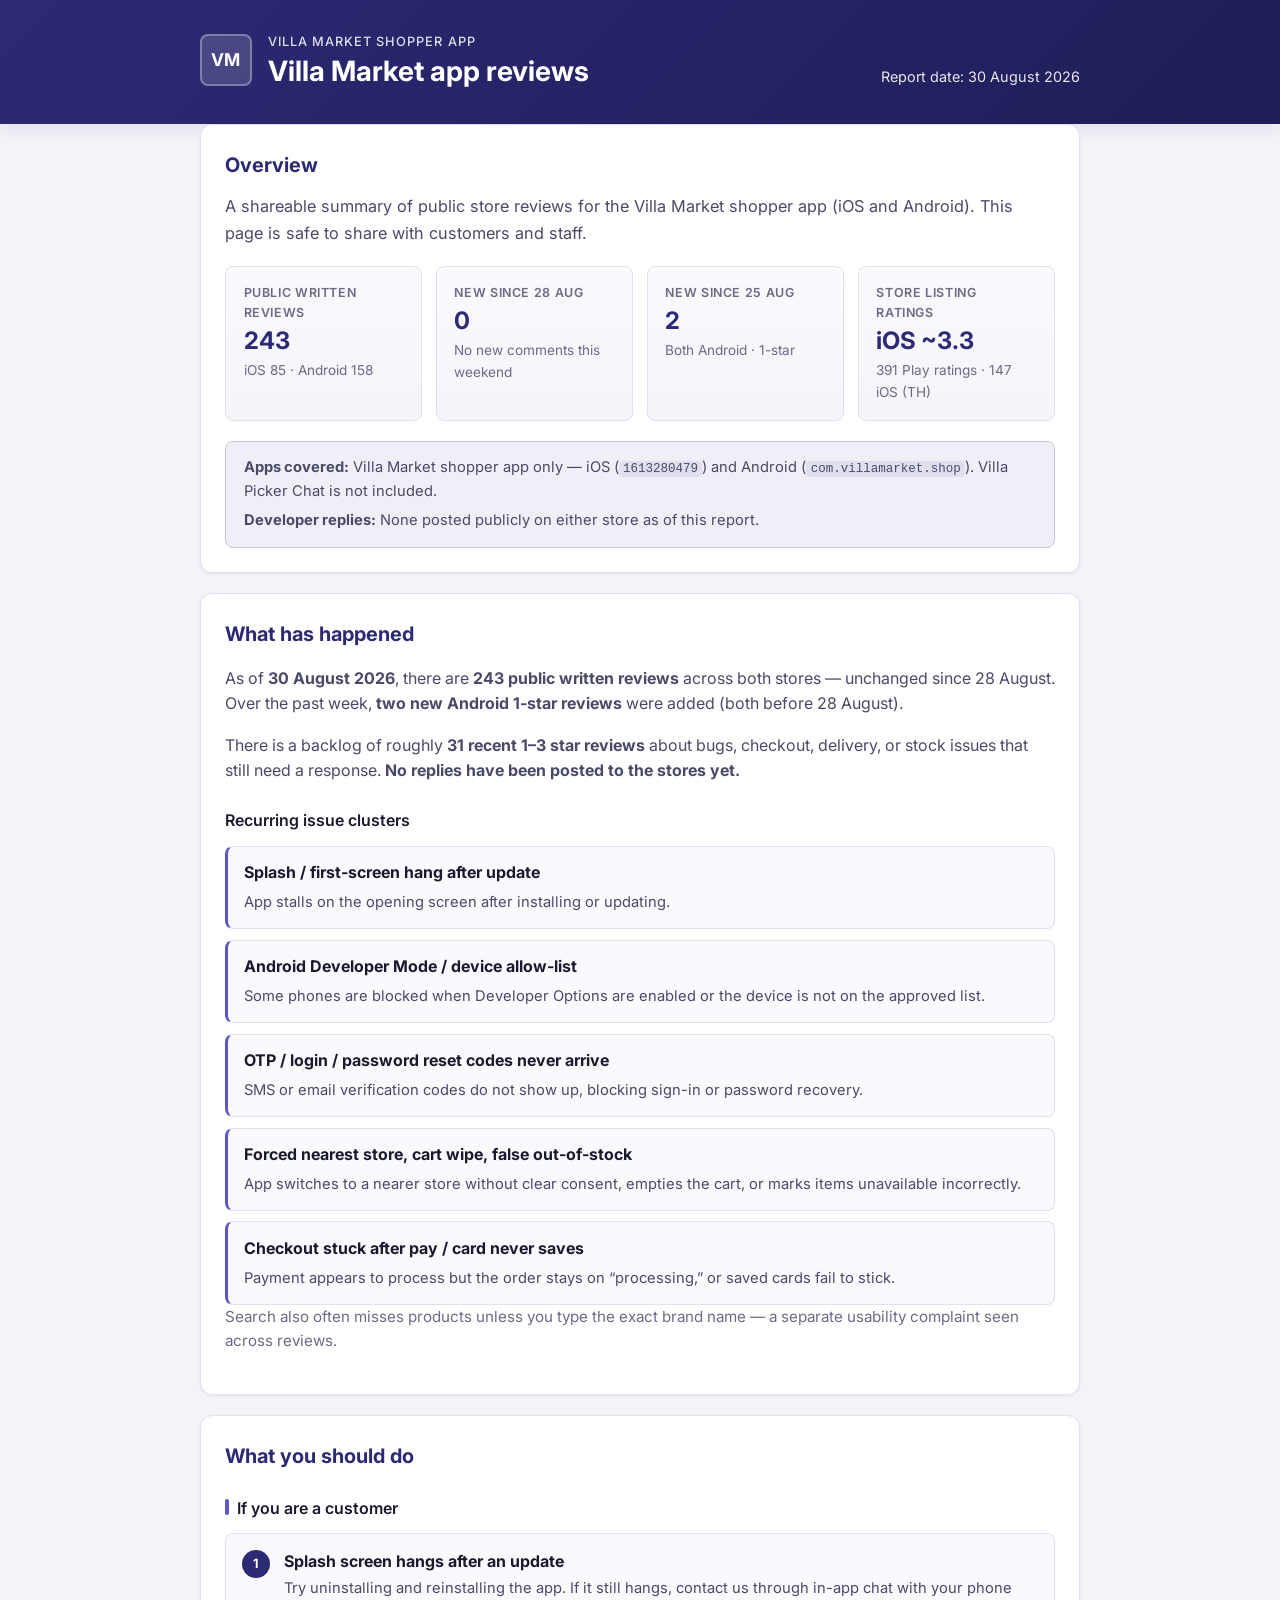
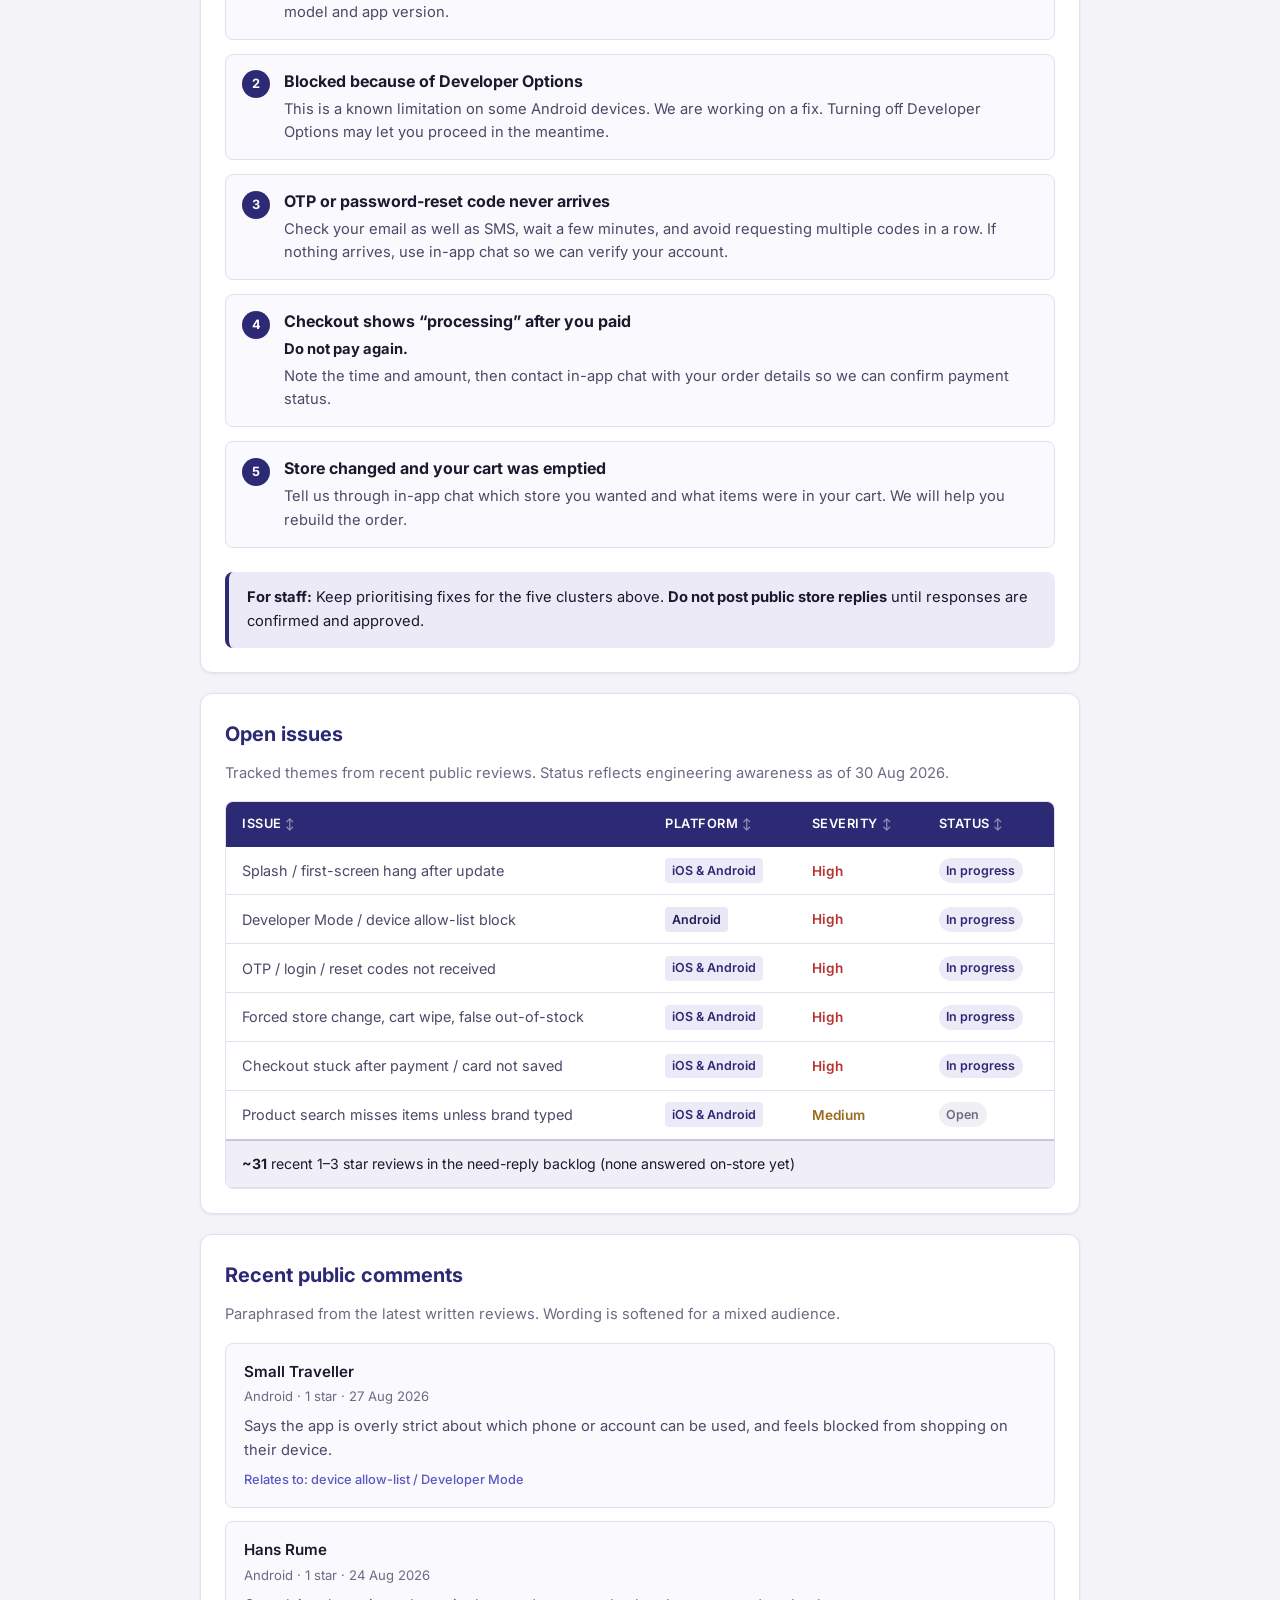
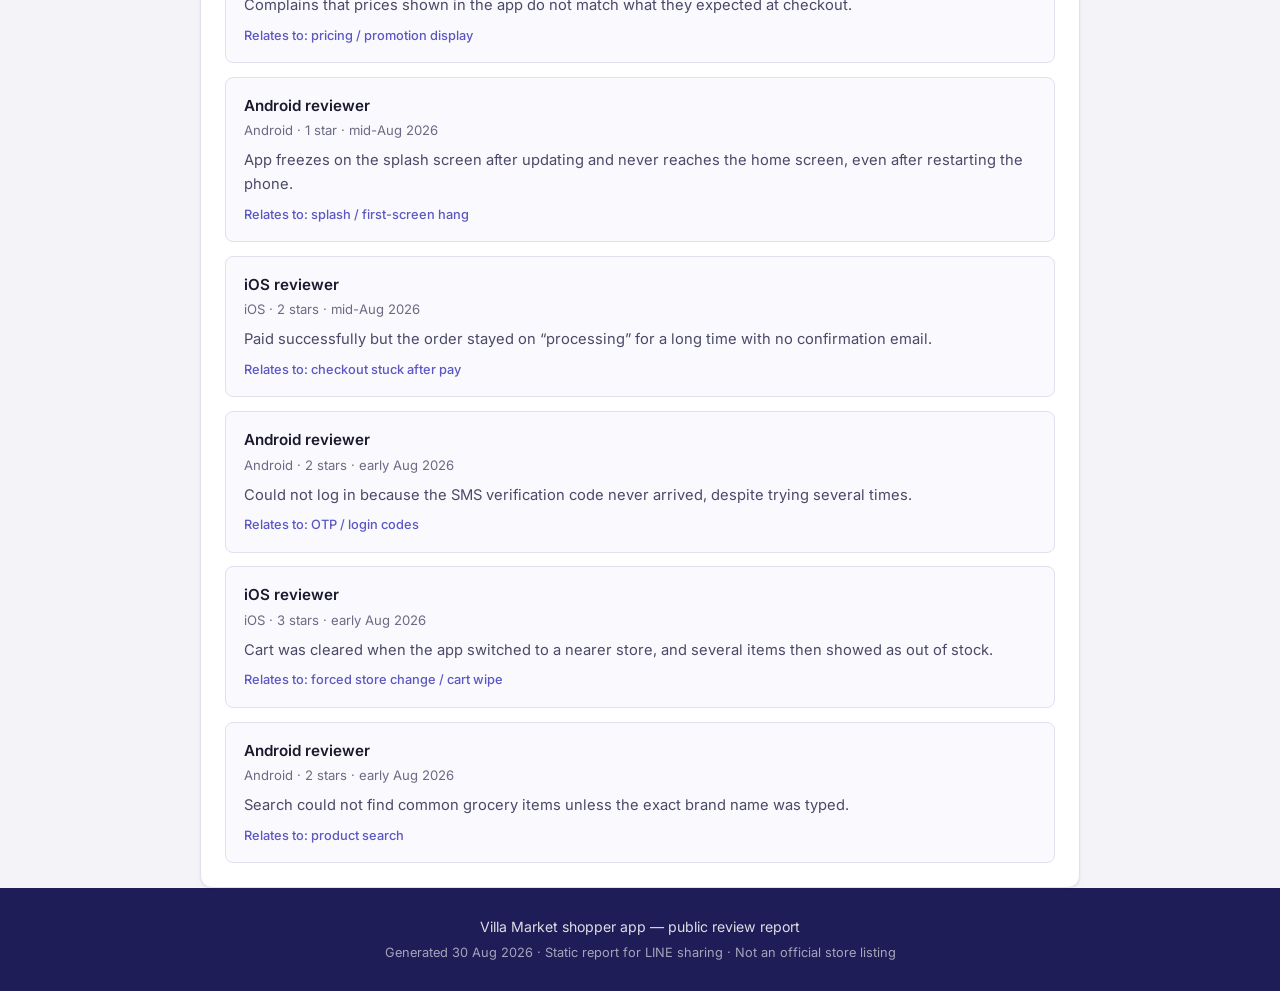
==== index.html @ 7fec37c8 "Add Villa Market app reviews report page" ====
<!DOCTYPE html>
<html lang="en">
<head>
  <meta charset="UTF-8">
  <meta name="viewport" content="width=device-width, initial-scale=1.0">
  <meta name="description" content="Public cumulative report on Villa Market shopper app store reviews — updated 30 Aug 2026.">
  <title>Villa Market app reviews — public report</title>
  <link rel="stylesheet" href="styles.css">
  <link rel="preconnect" href="https://fonts.googleapis.com">
  <link rel="preconnect" href="https://fonts.gstatic.com" crossorigin>
  <link href="https://fonts.googleapis.com/css2?family=Inter:wght@400;500;600;700&display=swap" rel="stylesheet">
</head>
<body>
  <header class="site-header">
    <div class="container header-inner">
      <div class="brand">
        <span class="brand-mark" aria-hidden="true">VM</span>
        <div>
          <p class="brand-eyebrow">Villa Market shopper app</p>
          <h1>Villa Market app reviews</h1>
        </div>
      </div>
      <p class="report-date">Report date: <time datetime="2026-08-30">30 August 2026</time></p>
    </div>
  </header>

  <main class="container">
    <!-- 1. Overview -->
    <section id="overview" class="card" aria-labelledby="overview-heading">
      <h2 id="overview-heading">Overview</h2>
      <p class="lead">A shareable summary of public store reviews for the Villa Market shopper app (iOS and Android). This page is safe to share with customers and staff.</p>

      <div class="stat-grid">
        <article class="stat">
          <p class="stat-label">Public written reviews</p>
          <p class="stat-value">243</p>
          <p class="stat-detail">iOS 85 · Android 158</p>
        </article>
        <article class="stat">
          <p class="stat-label">New since 28 Aug</p>
          <p class="stat-value">0</p>
          <p class="stat-detail">No new comments this weekend</p>
        </article>
        <article class="stat">
          <p class="stat-label">New since 25 Aug</p>
          <p class="stat-value">2</p>
          <p class="stat-detail">Both Android · 1-star</p>
        </article>
        <article class="stat">
          <p class="stat-label">Store listing ratings</p>
          <p class="stat-value">iOS ~3.3</p>
          <p class="stat-detail">391 Play ratings · 147 iOS (TH)</p>
        </article>
      </div>

      <div class="notice notice-info">
        <p><strong>Apps covered:</strong> Villa Market shopper app only — iOS (<code>1613280479</code>) and Android (<code>com.villamarket.shop</code>). Villa Picker Chat is not included.</p>
        <p><strong>Developer replies:</strong> None posted publicly on either store as of this report.</p>
      </div>
    </section>

    <!-- 2. What has happened -->
    <section id="what-happened" class="card" aria-labelledby="happened-heading">
      <h2 id="happened-heading">What has happened</h2>

      <div class="prose">
        <p>As of <strong>30 August 2026</strong>, there are <strong>243 public written reviews</strong> across both stores — unchanged since 28 August. Over the past week, <strong>two new Android 1-star reviews</strong> were added (both before 28 August).</p>
        <p>There is a backlog of roughly <strong>31 recent 1–3 star reviews</strong> about bugs, checkout, delivery, or stock issues that still need a response. <strong>No replies have been posted to the stores yet.</strong></p>
      </div>

      <h3 class="subsection-title">Recurring issue clusters</h3>
      <ol class="issue-clusters">
        <li>
          <strong>Splash / first-screen hang after update</strong>
          <span>App stalls on the opening screen after installing or updating.</span>
        </li>
        <li>
          <strong>Android Developer Mode / device allow-list</strong>
          <span>Some phones are blocked when Developer Options are enabled or the device is not on the approved list.</span>
        </li>
        <li>
          <strong>OTP / login / password reset codes never arrive</strong>
          <span>SMS or email verification codes do not show up, blocking sign-in or password recovery.</span>
        </li>
        <li>
          <strong>Forced nearest store, cart wipe, false out-of-stock</strong>
          <span>App switches to a nearer store without clear consent, empties the cart, or marks items unavailable incorrectly.</span>
        </li>
        <li>
          <strong>Checkout stuck after pay / card never saves</strong>
          <span>Payment appears to process but the order stays on “processing,” or saved cards fail to stick.</span>
        </li>
      </ol>

      <p class="prose muted">Search also often misses products unless you type the exact brand name — a separate usability complaint seen across reviews.</p>
    </section>

    <!-- 3. What you should do -->
    <section id="what-to-do" class="card" aria-labelledby="todo-heading">
      <h2 id="todo-heading">What you should do</h2>

      <h3 class="subsection-title customer-label">If you are a customer</h3>
      <ul class="action-list">
        <li>
          <span class="action-icon" aria-hidden="true">1</span>
          <div>
            <strong>Splash screen hangs after an update</strong>
            <p>Try uninstalling and reinstalling the app. If it still hangs, contact us through in-app chat with your phone model and app version.</p>
          </div>
        </li>
        <li>
          <span class="action-icon" aria-hidden="true">2</span>
          <div>
            <strong>Blocked because of Developer Options</strong>
            <p>This is a known limitation on some Android devices. We are working on a fix. Turning off Developer Options may let you proceed in the meantime.</p>
          </div>
        </li>
        <li>
          <span class="action-icon" aria-hidden="true">3</span>
          <div>
            <strong>OTP or password-reset code never arrives</strong>
            <p>Check your email as well as SMS, wait a few minutes, and avoid requesting multiple codes in a row. If nothing arrives, use in-app chat so we can verify your account.</p>
          </div>
        </li>
        <li>
          <span class="action-icon" aria-hidden="true">4</span>
          <div>
            <strong>Checkout shows “processing” after you paid</strong>
            <p><strong>Do not pay again.</strong> Note the time and amount, then contact in-app chat with your order details so we can confirm payment status.</p>
          </div>
        </li>
        <li>
          <span class="action-icon" aria-hidden="true">5</span>
          <div>
            <strong>Store changed and your cart was emptied</strong>
            <p>Tell us through in-app chat which store you wanted and what items were in your cart. We will help you rebuild the order.</p>
          </div>
        </li>
      </ul>

      <aside class="notice notice-staff">
        <p><strong>For staff:</strong> Keep prioritising fixes for the five clusters above. <strong>Do not post public store replies</strong> until responses are confirmed and approved.</p>
      </aside>
    </section>

    <!-- 4. Open issues table -->
    <section id="open-issues" class="card" aria-labelledby="issues-heading">
      <h2 id="issues-heading">Open issues</h2>
      <p class="section-intro">Tracked themes from recent public reviews. Status reflects engineering awareness as of 30 Aug 2026.</p>

      <div class="table-wrap" role="region" aria-label="Open issues table" tabindex="0">
        <table class="issues-table" id="issues-table">
          <thead>
            <tr>
              <th scope="col" data-sort="issue">Issue</th>
              <th scope="col" data-sort="platform">Platform</th>
              <th scope="col" data-sort="severity">Severity</th>
              <th scope="col" data-sort="status">Status</th>
            </tr>
          </thead>
          <tbody>
            <tr>
              <td data-label="Issue">Splash / first-screen hang after update</td>
              <td data-label="Platform"><span class="badge badge-both">iOS &amp; Android</span></td>
              <td data-label="Severity"><span class="severity severity-high">High</span></td>
              <td data-label="Status"><span class="status-pill status-active">In progress</span></td>
            </tr>
            <tr>
              <td data-label="Issue">Developer Mode / device allow-list block</td>
              <td data-label="Platform"><span class="badge badge-android">Android</span></td>
              <td data-label="Severity"><span class="severity severity-high">High</span></td>
              <td data-label="Status"><span class="status-pill status-active">In progress</span></td>
            </tr>
            <tr>
              <td data-label="Issue">OTP / login / reset codes not received</td>
              <td data-label="Platform"><span class="badge badge-both">iOS &amp; Android</span></td>
              <td data-label="Severity"><span class="severity severity-high">High</span></td>
              <td data-label="Status"><span class="status-pill status-active">In progress</span></td>
            </tr>
            <tr>
              <td data-label="Issue">Forced store change, cart wipe, false out-of-stock</td>
              <td data-label="Platform"><span class="badge badge-both">iOS &amp; Android</span></td>
              <td data-label="Severity"><span class="severity severity-high">High</span></td>
              <td data-label="Status"><span class="status-pill status-active">In progress</span></td>
            </tr>
            <tr>
              <td data-label="Issue">Checkout stuck after payment / card not saved</td>
              <td data-label="Platform"><span class="badge badge-both">iOS &amp; Android</span></td>
              <td data-label="Severity"><span class="severity severity-high">High</span></td>
              <td data-label="Status"><span class="status-pill status-active">In progress</span></td>
            </tr>
            <tr>
              <td data-label="Issue">Product search misses items unless brand typed</td>
              <td data-label="Platform"><span class="badge badge-both">iOS &amp; Android</span></td>
              <td data-label="Severity"><span class="severity severity-medium">Medium</span></td>
              <td data-label="Status"><span class="status-pill status-open">Open</span></td>
            </tr>
          </tbody>
          <tfoot>
            <tr>
              <td colspan="4"><strong>~31</strong> recent 1–3 star reviews in the need-reply backlog (none answered on-store yet)</td>
            </tr>
          </tfoot>
        </table>
      </div>
    </section>

    <!-- 5. Recent public comments -->
    <section id="recent-comments" class="card" aria-labelledby="comments-heading">
      <h2 id="comments-heading">Recent public comments</h2>
      <p class="section-intro">Paraphrased from the latest written reviews. Wording is softened for a mixed audience.</p>

      <div class="comments-list">
        <article class="comment">
          <header class="comment-header">
            <div>
              <h3 class="comment-author">Small Traveller</h3>
              <p class="comment-meta">Android · 1 star · 27 Aug 2026</p>
            </div>
          </header>
          <p class="comment-body">Says the app is overly strict about which phone or account can be used, and feels blocked from shopping on their device.</p>
          <p class="comment-theme">Relates to: device allow-list / Developer Mode</p>
        </article>

        <article class="comment">
          <header class="comment-header">
            <div>
              <h3 class="comment-author">Hans Rume</h3>
              <p class="comment-meta">Android · 1 star · 24 Aug 2026</p>
            </div>
          </header>
          <p class="comment-body">Complains that prices shown in the app do not match what they expected at checkout.</p>
          <p class="comment-theme">Relates to: pricing / promotion display</p>
        </article>

        <article class="comment">
          <header class="comment-header">
            <div>
              <h3 class="comment-author">Android reviewer</h3>
              <p class="comment-meta">Android · 1 star · mid-Aug 2026</p>
            </div>
          </header>
          <p class="comment-body">App freezes on the splash screen after updating and never reaches the home screen, even after restarting the phone.</p>
          <p class="comment-theme">Relates to: splash / first-screen hang</p>
        </article>

        <article class="comment">
          <header class="comment-header">
            <div>
              <h3 class="comment-author">iOS reviewer</h3>
              <p class="comment-meta">iOS · 2 stars · mid-Aug 2026</p>
            </div>
          </header>
          <p class="comment-body">Paid successfully but the order stayed on “processing” for a long time with no confirmation email.</p>
          <p class="comment-theme">Relates to: checkout stuck after pay</p>
        </article>

        <article class="comment">
          <header class="comment-header">
            <div>
              <h3 class="comment-author">Android reviewer</h3>
              <p class="comment-meta">Android · 2 stars · early Aug 2026</p>
            </div>
          </header>
          <p class="comment-body">Could not log in because the SMS verification code never arrived, despite trying several times.</p>
          <p class="comment-theme">Relates to: OTP / login codes</p>
        </article>

        <article class="comment">
          <header class="comment-header">
            <div>
              <h3 class="comment-author">iOS reviewer</h3>
              <p class="comment-meta">iOS · 3 stars · early Aug 2026</p>
            </div>
          </header>
          <p class="comment-body">Cart was cleared when the app switched to a nearer store, and several items then showed as out of stock.</p>
          <p class="comment-theme">Relates to: forced store change / cart wipe</p>
        </article>

        <article class="comment">
          <header class="comment-header">
            <div>
              <h3 class="comment-author">Android reviewer</h3>
              <p class="comment-meta">Android · 2 stars · early Aug 2026</p>
            </div>
          </header>
          <p class="comment-body">Search could not find common grocery items unless the exact brand name was typed.</p>
          <p class="comment-theme">Relates to: product search</p>
        </article>
      </div>
    </section>
  </main>

  <footer class="site-footer">
    <div class="container footer-inner">
      <p>Villa Market shopper app — public review report</p>
      <p class="footer-meta">Generated 30 Aug 2026 · Static report for LINE sharing · Not an official store listing</p>
    </div>
  </footer>

  <script src="script.js"></script>
</body>
</html>
---- styles.css ----
/* Villa Market app reviews — public report styles */

:root {
  --villa-purple: #2c2a74;
  --villa-purple-dark: #1f1d57;
  --villa-purple-light: #3d3a9e;
  --villa-accent: #5b58c4;
  --bg-page: #f4f3f8;
  --bg-card: #ffffff;
  --text-primary: #1a1a2e;
  --text-secondary: #4a4a68;
  --text-muted: #6b6b85;
  --border: #e2e0ee;
  --border-strong: #c8c5dc;
  --shadow-sm: 0 1px 3px rgba(44, 42, 116, 0.08);
  --shadow-md: 0 4px 16px rgba(44, 42, 116, 0.1);
  --radius: 12px;
  --radius-sm: 8px;
  --font: "Inter", system-ui, -apple-system, sans-serif;
  --max-width: 920px;
}

*,
*::before,
*::after {
  box-sizing: border-box;
}

html {
  scroll-behavior: smooth;
  -webkit-text-size-adjust: 100%;
}

body {
  margin: 0;
  font-family: var(--font);
  font-size: 16px;
  line-height: 1.6;
  color: var(--text-primary);
  background: var(--bg-page);
}

.container {
  width: 100%;
  max-width: var(--max-width);
  margin: 0 auto;
  padding: 0 1.25rem;
}

/* Header */

.site-header {
  background: linear-gradient(135deg, var(--villa-purple) 0%, var(--villa-purple-dark) 100%);
  color: #fff;
  padding: 2rem 0 2.25rem;
  box-shadow: var(--shadow-md);
}

.header-inner {
  display: flex;
  flex-wrap: wrap;
  align-items: flex-end;
  justify-content: space-between;
  gap: 1rem;
}

.brand {
  display: flex;
  align-items: center;
  gap: 1rem;
}

.brand-mark {
  display: flex;
  align-items: center;
  justify-content: center;
  width: 52px;
  height: 52px;
  background: rgba(255, 255, 255, 0.15);
  border: 2px solid rgba(255, 255, 255, 0.3);
  border-radius: var(--radius-sm);
  font-weight: 700;
  font-size: 1.1rem;
  letter-spacing: 0.02em;
  flex-shrink: 0;
}

.brand-eyebrow {
  margin: 0 0 0.15rem;
  font-size: 0.8rem;
  font-weight: 500;
  text-transform: uppercase;
  letter-spacing: 0.08em;
  opacity: 0.85;
}

.site-header h1 {
  margin: 0;
  font-size: clamp(1.35rem, 4vw, 1.75rem);
  font-weight: 700;
  line-height: 1.2;
}

.report-date {
  margin: 0;
  font-size: 0.9rem;
  opacity: 0.9;
  white-space: nowrap;
}

/* Main layout */

main {
  padding: 1.75rem 0 3rem;
  display: flex;
  flex-direction: column;
  gap: 1.25rem;
}

.card {
  background: var(--bg-card);
  border: 1px solid var(--border);
  border-radius: var(--radius);
  padding: 1.5rem;
  box-shadow: var(--shadow-sm);
}

.card h2 {
  margin: 0 0 0.75rem;
  font-size: 1.25rem;
  font-weight: 700;
  color: var(--villa-purple);
}

.subsection-title {
  margin: 1.5rem 0 0.75rem;
  font-size: 1rem;
  font-weight: 600;
  color: var(--text-primary);
}

.customer-label::before {
  content: "";
  display: inline-block;
  width: 4px;
  height: 1em;
  background: var(--villa-accent);
  border-radius: 2px;
  margin-right: 0.5rem;
  vertical-align: -0.1em;
}

.lead {
  margin: 0 0 1.25rem;
  color: var(--text-secondary);
  font-size: 1.02rem;
}

.prose {
  margin: 0 0 1rem;
  color: var(--text-secondary);
}

.prose.muted {
  color: var(--text-muted);
  font-size: 0.95rem;
}

.section-intro {
  margin: 0 0 1rem;
  color: var(--text-muted);
  font-size: 0.92rem;
}

/* Stat grid */

.stat-grid {
  display: grid;
  grid-template-columns: repeat(auto-fit, minmax(180px, 1fr));
  gap: 0.85rem;
  margin-bottom: 1.25rem;
}

.stat {
  background: linear-gradient(180deg, #faf9fd 0%, #f5f4fa 100%);
  border: 1px solid var(--border);
  border-radius: var(--radius-sm);
  padding: 1rem 1.1rem;
}

.stat-label {
  margin: 0 0 0.25rem;
  font-size: 0.78rem;
  font-weight: 600;
  text-transform: uppercase;
  letter-spacing: 0.05em;
  color: var(--text-muted);
}

.stat-value {
  margin: 0;
  font-size: 1.5rem;
  font-weight: 700;
  color: var(--villa-purple);
  line-height: 1.2;
}

.stat-detail {
  margin: 0.3rem 0 0;
  font-size: 0.85rem;
  color: var(--text-muted);
}

/* Notices */

.notice {
  border-radius: var(--radius-sm);
  padding: 0.9rem 1.1rem;
  font-size: 0.92rem;
}

.notice p {
  margin: 0.35rem 0;
}

.notice p:first-child {
  margin-top: 0;
}

.notice p:last-child {
  margin-bottom: 0;
}

.notice-info {
  background: #f0eff8;
  border: 1px solid var(--border-strong);
  color: var(--text-secondary);
}

.notice-staff {
  margin-top: 1.5rem;
  background: #edeaf8;
  border-left: 4px solid var(--villa-purple);
  color: var(--text-primary);
}

code {
  font-size: 0.85em;
  background: rgba(44, 42, 116, 0.08);
  padding: 0.1em 0.35em;
  border-radius: 4px;
}

/* Issue clusters */

.issue-clusters {
  margin: 0;
  padding: 0;
  list-style: none;
  display: flex;
  flex-direction: column;
  gap: 0.65rem;
}

.issue-clusters li {
  padding: 0.85rem 1rem;
  background: #faf9fd;
  border: 1px solid var(--border);
  border-radius: var(--radius-sm);
  border-left: 3px solid var(--villa-accent);
}

.issue-clusters strong {
  display: block;
  margin-bottom: 0.2rem;
  color: var(--text-primary);
}

.issue-clusters span {
  font-size: 0.92rem;
  color: var(--text-secondary);
}

/* Action list */

.action-list {
  margin: 0;
  padding: 0;
  list-style: none;
  display: flex;
  flex-direction: column;
  gap: 0.85rem;
}

.action-list li {
  display: flex;
  gap: 0.85rem;
  align-items: flex-start;
  padding: 0.9rem 1rem;
  background: #faf9fd;
  border: 1px solid var(--border);
  border-radius: var(--radius-sm);
}

.action-icon {
  display: flex;
  align-items: center;
  justify-content: center;
  width: 28px;
  height: 28px;
  background: var(--villa-purple);
  color: #fff;
  border-radius: 50%;
  font-size: 0.8rem;
  font-weight: 700;
  flex-shrink: 0;
  margin-top: 0.1rem;
}

.action-list strong {
  display: block;
  margin-bottom: 0.2rem;
  color: var(--text-primary);
}

.action-list p {
  margin: 0;
  font-size: 0.92rem;
  color: var(--text-secondary);
}

/* Table */

.table-wrap {
  overflow-x: auto;
  -webkit-overflow-scrolling: touch;
  border: 1px solid var(--border);
  border-radius: var(--radius-sm);
}

.issues-table {
  width: 100%;
  border-collapse: collapse;
  font-size: 0.9rem;
}

.issues-table thead {
  background: var(--villa-purple);
  color: #fff;
}

.issues-table th {
  padding: 0.75rem 1rem;
  text-align: left;
  font-weight: 600;
  font-size: 0.8rem;
  text-transform: uppercase;
  letter-spacing: 0.04em;
  white-space: nowrap;
  cursor: pointer;
  user-select: none;
}

.issues-table th:hover {
  background: var(--villa-purple-light);
}

.issues-table th::after {
  content: " ↕";
  opacity: 0.5;
  font-size: 0.7rem;
}

.issues-table th.sorted-asc::after {
  content: " ↑";
  opacity: 1;
}

.issues-table th.sorted-desc::after {
  content: " ↓";
  opacity: 1;
}

.issues-table td {
  padding: 0.7rem 1rem;
  border-bottom: 1px solid var(--border);
  color: var(--text-secondary);
  vertical-align: middle;
}

.issues-table tbody tr:last-child td {
  border-bottom: none;
}

.issues-table tbody tr:hover {
  background: #faf9fd;
}

.issues-table tfoot td {
  padding: 0.75rem 1rem;
  background: #f0eff8;
  font-size: 0.88rem;
  color: var(--text-primary);
  border-top: 2px solid var(--border-strong);
}

/* Badges & pills */

.badge {
  display: inline-block;
  padding: 0.2em 0.55em;
  border-radius: 4px;
  font-size: 0.78rem;
  font-weight: 600;
  white-space: nowrap;
}

.badge-both {
  background: #edeaf8;
  color: var(--villa-purple);
}

.badge-android {
  background: #e8e7f4;
  color: var(--villa-purple-dark);
}

.severity {
  font-weight: 600;
  font-size: 0.85rem;
}

.severity-high {
  color: #b83232;
}

.severity-medium {
  color: #9a6b1a;
}

.severity-low {
  color: var(--text-muted);
}

.status-pill {
  display: inline-block;
  padding: 0.2em 0.6em;
  border-radius: 999px;
  font-size: 0.78rem;
  font-weight: 600;
}

.status-active {
  background: #edeaf8;
  color: var(--villa-purple);
}

.status-open {
  background: #f0f0f4;
  color: var(--text-muted);
}

/* Comments */

.comments-list {
  display: flex;
  flex-direction: column;
  gap: 0.85rem;
}

.comment {
  padding: 1rem 1.1rem;
  border: 1px solid var(--border);
  border-radius: var(--radius-sm);
  background: #faf9fd;
}

.comment-header {
  margin-bottom: 0.5rem;
}

.comment-author {
  margin: 0;
  font-size: 0.95rem;
  font-weight: 600;
  color: var(--text-primary);
}

.comment-meta {
  margin: 0.15rem 0 0;
  font-size: 0.82rem;
  color: var(--text-muted);
}

.comment-body {
  margin: 0;
  font-size: 0.92rem;
  color: var(--text-secondary);
}

.comment-theme {
  margin: 0.5rem 0 0;
  font-size: 0.8rem;
  font-weight: 500;
  color: var(--villa-accent);
}

/* Footer */

.site-footer {
  background: var(--villa-purple-dark);
  color: rgba(255, 255, 255, 0.85);
  padding: 1.5rem 0;
  font-size: 0.88rem;
}

.footer-inner {
  text-align: center;
}

.footer-inner p {
  margin: 0.25rem 0;
}

.footer-meta {
  font-size: 0.8rem;
  opacity: 0.7;
}

/* Mobile table cards */

@media (max-width: 640px) {
  .site-header {
    padding: 1.5rem 0 1.75rem;
  }

  .card {
    padding: 1.15rem;
  }

  .stat-value {
    font-size: 1.3rem;
  }

  .issues-table thead {
    display: none;
  }

  .issues-table,
  .issues-table tbody,
  .issues-table tr,
  .issues-table td {
    display: block;
    width: 100%;
  }

  .issues-table tr {
    padding: 0.75rem 0;
    border-bottom: 1px solid var(--border);
  }

  .issues-table tr:last-child {
    border-bottom: none;
  }

  .issues-table td {
    padding: 0.25rem 1rem;
    border: none;
    text-align: left;
  }

  .issues-table td::before {
    content: attr(data-label) ": ";
    font-weight: 600;
    color: var(--text-primary);
    font-size: 0.78rem;
    text-transform: uppercase;
    letter-spacing: 0.03em;
  }

  .issues-table td:first-child {
    padding-top: 0.75rem;
    font-weight: 500;
    color: var(--text-primary);
  }

  .issues-table td:first-child::before {
    display: none;
  }

  .issues-table tfoot tr {
    padding: 0;
  }

  .issues-table tfoot td {
    padding: 0.75rem 1rem;
  }

  .issues-table tfoot td::before {
    display: none;
  }
}

@media (prefers-reduced-motion: reduce) {
  html {
    scroll-behavior: auto;
  }
}
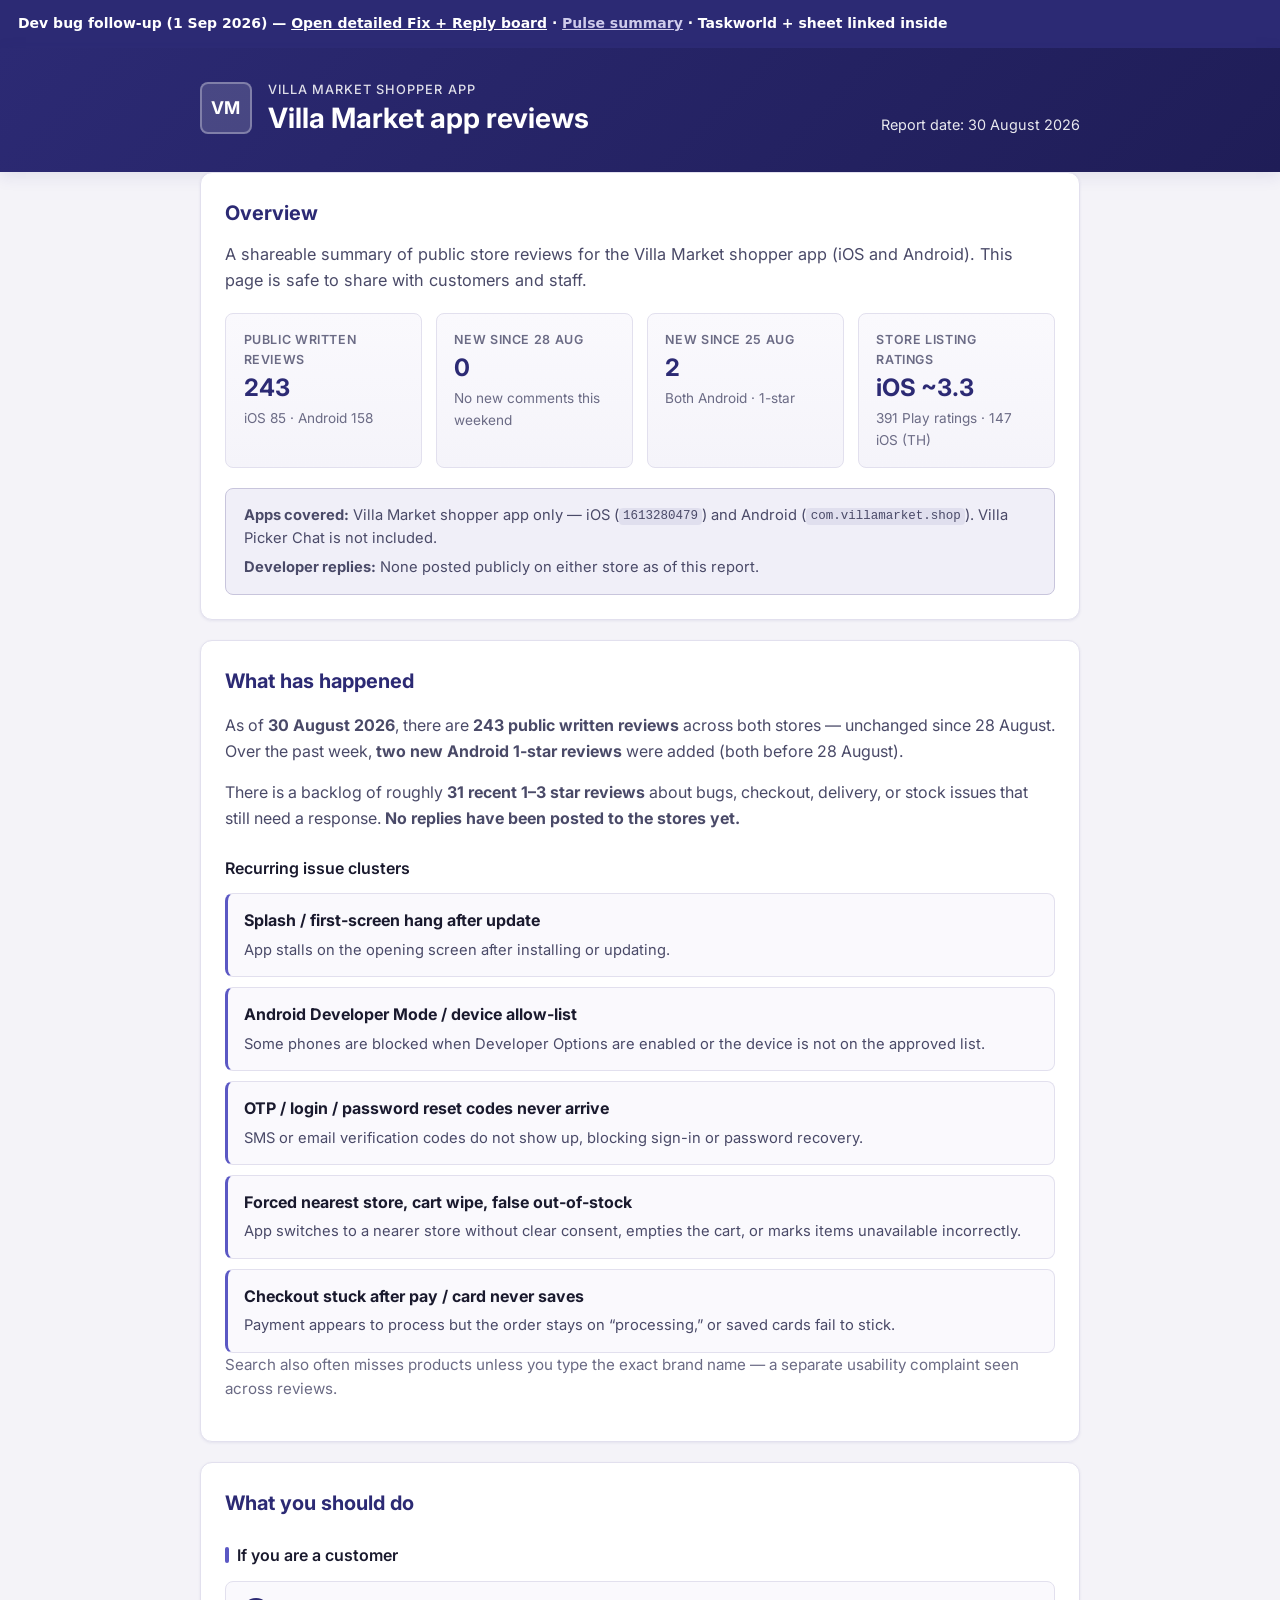
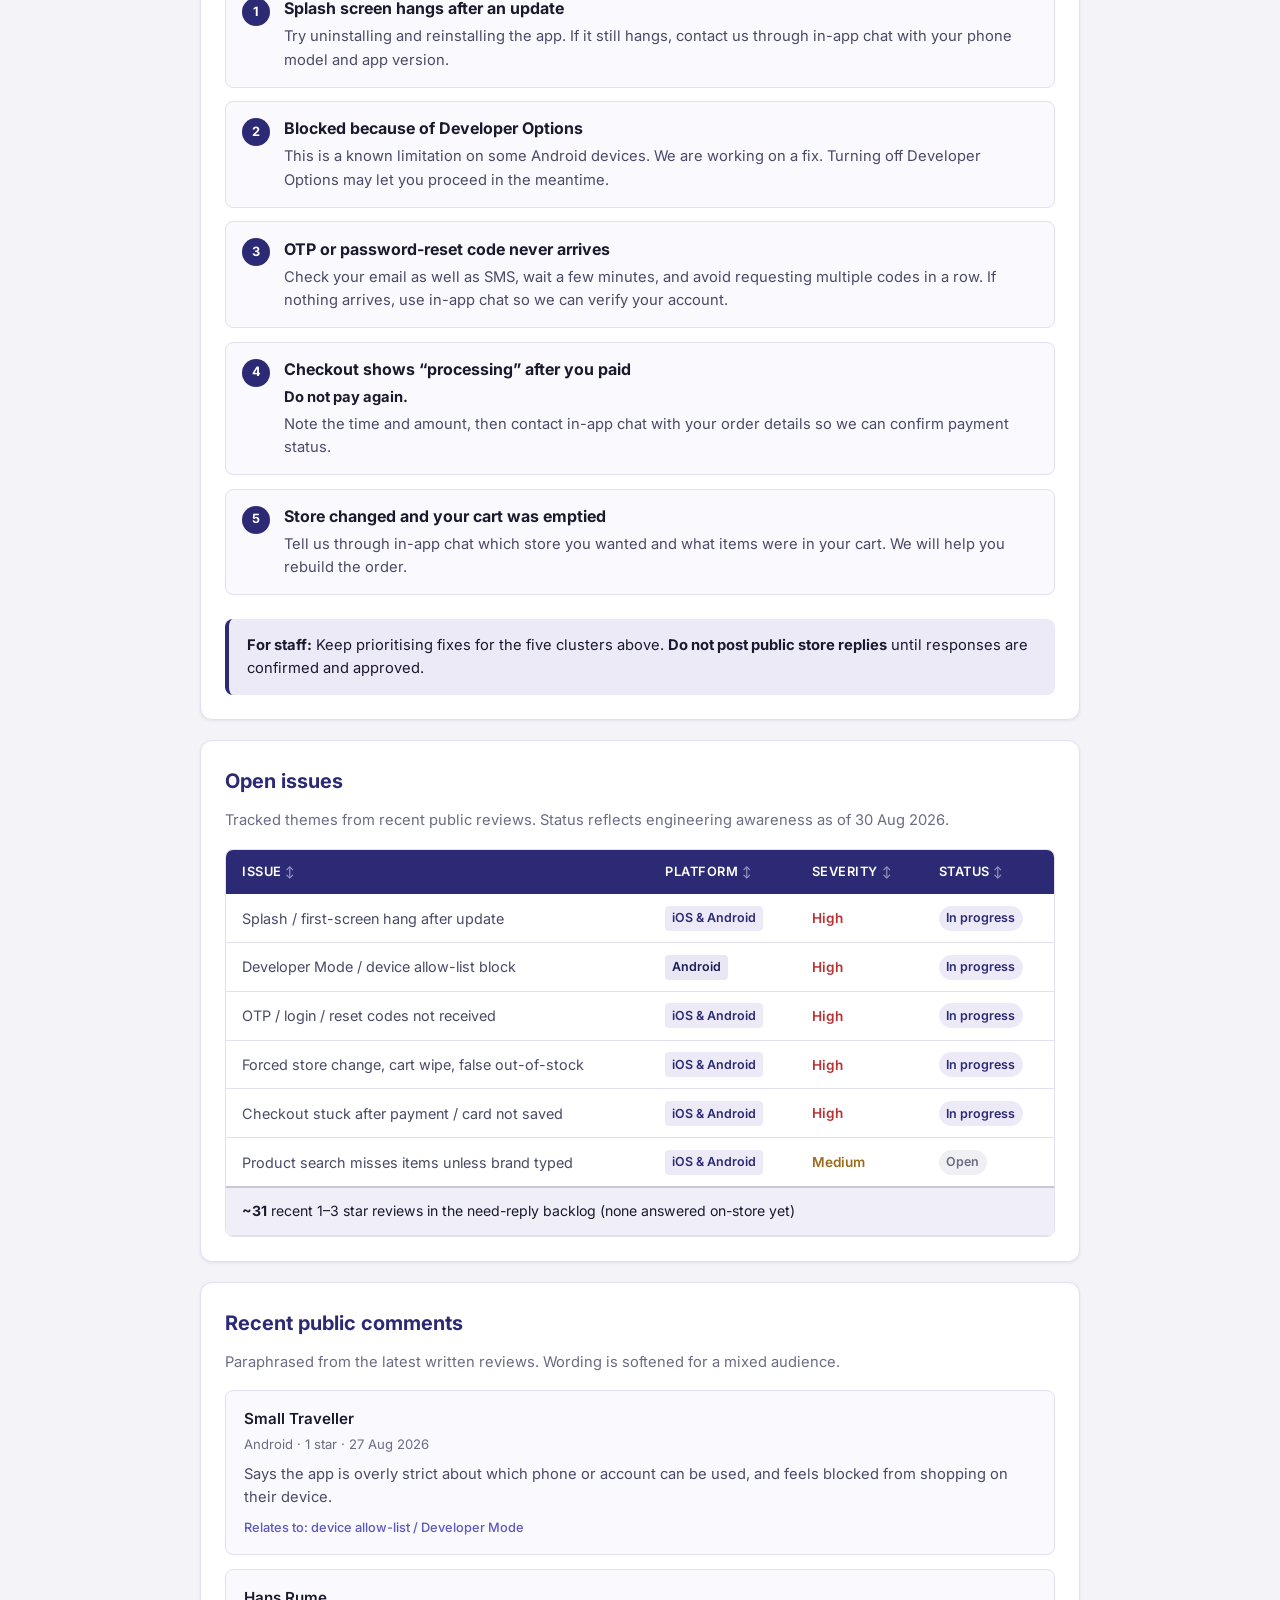
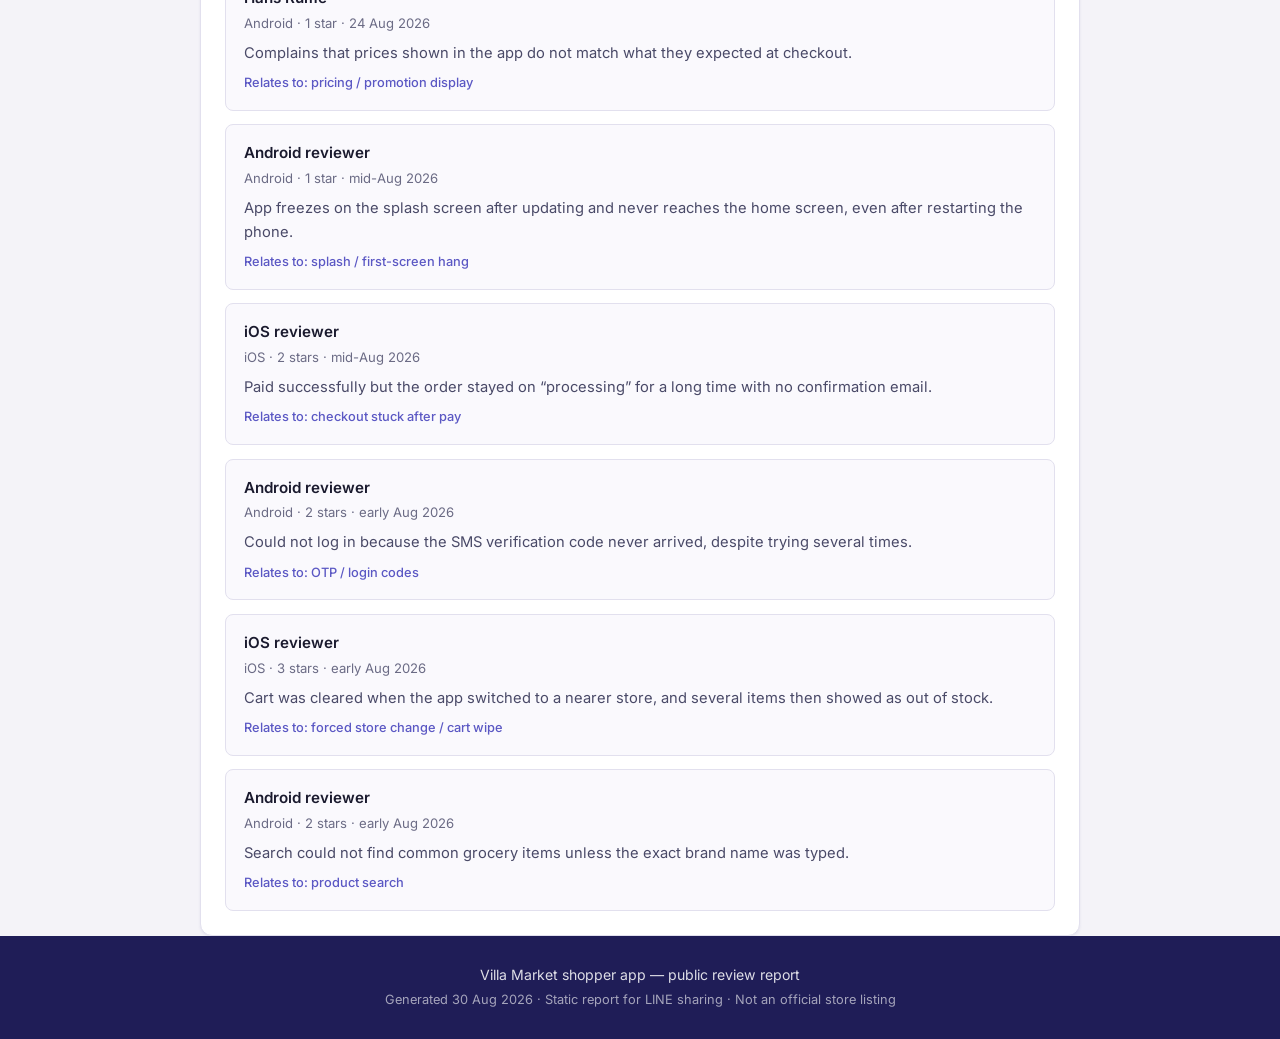
==== commit 73245bc7: "Add engineering bug follow-up dashboard (1 Sep 2026)" ====
--- a/index.html
+++ b/index.html
@@ -11,6 +11,13 @@
   <link href="https://fonts.googleapis.com/css2?family=Inter:wght@400;500;600;700&display=swap" rel="stylesheet">
 </head>
 <body>
+<div id="dev-banner" style="background:#2c2a74;color:#fff;padding:14px 18px;font:600 14px/1.4 system-ui,sans-serif">
+  <strong>Dev bug follow-up (1 Sep 2026)</strong> —
+  <a href="dashboard/bugs.html" style="color:#fff;text-decoration:underline">Open detailed Fix + Reply board</a>
+  · <a href="dashboard/index.html" style="color:#cfcceb;text-decoration:underline">Pulse summary</a>
+  · Taskworld + sheet linked inside
+</div>
+
   <header class="site-header">
     <div class="container header-inner">
       <div class="brand">
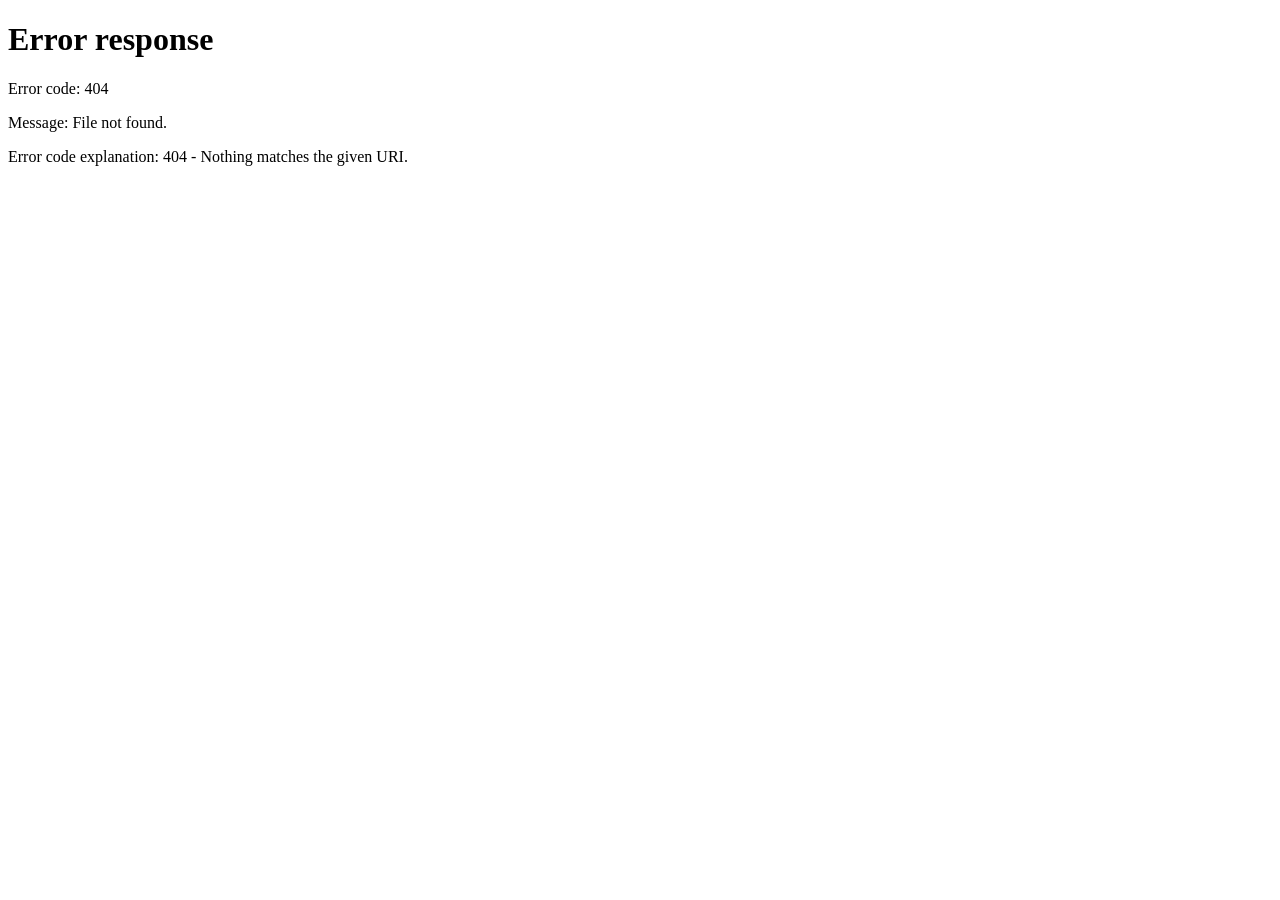
==== commit 1ee37e84: "Add filterable review board (platform × country); drop Taskworld links" ====
--- a/index.html
+++ b/index.html
@@ -1,310 +1,17 @@
 <!DOCTYPE html>
 <html lang="en">
 <head>
-  <meta charset="UTF-8">
-  <meta name="viewport" content="width=device-width, initial-scale=1.0">
-  <meta name="description" content="Public cumulative report on Villa Market shopper app store reviews — updated 30 Aug 2026.">
-  <title>Villa Market app reviews — public report</title>
-  <link rel="stylesheet" href="styles.css">
-  <link rel="preconnect" href="https://fonts.googleapis.com">
-  <link rel="preconnect" href="https://fonts.gstatic.com" crossorigin>
-  <link href="https://fonts.googleapis.com/css2?family=Inter:wght@400;500;600;700&display=swap" rel="stylesheet">
+<meta charset="UTF-8">
+<meta http-equiv="refresh" content="0; url=board/">
+<meta name="viewport" content="width=device-width, initial-scale=1">
+<title>Villa Market — shopper-app reviews</title>
+<link rel="canonical" href="board/">
 </head>
 <body>
-<div id="dev-banner" style="background:#2c2a74;color:#fff;padding:14px 18px;font:600 14px/1.4 system-ui,sans-serif">
-  <strong>Dev bug follow-up (1 Sep 2026)</strong> —
-  <a href="dashboard/bugs.html" style="color:#fff;text-decoration:underline">Open detailed Fix + Reply board</a>
-  · <a href="dashboard/index.html" style="color:#cfcceb;text-decoration:underline">Pulse summary</a>
-  · Taskworld + sheet linked inside
-</div>
-
-  <header class="site-header">
-    <div class="container header-inner">
-      <div class="brand">
-        <span class="brand-mark" aria-hidden="true">VM</span>
-        <div>
-          <p class="brand-eyebrow">Villa Market shopper app</p>
-          <h1>Villa Market app reviews</h1>
-        </div>
-      </div>
-      <p class="report-date">Report date: <time datetime="2026-08-30">30 August 2026</time></p>
-    </div>
-  </header>
-
-  <main class="container">
-    <!-- 1. Overview -->
-    <section id="overview" class="card" aria-labelledby="overview-heading">
-      <h2 id="overview-heading">Overview</h2>
-      <p class="lead">A shareable summary of public store reviews for the Villa Market shopper app (iOS and Android). This page is safe to share with customers and staff.</p>
-
-      <div class="stat-grid">
-        <article class="stat">
-          <p class="stat-label">Public written reviews</p>
-          <p class="stat-value">243</p>
-          <p class="stat-detail">iOS 85 · Android 158</p>
-        </article>
-        <article class="stat">
-          <p class="stat-label">New since 28 Aug</p>
-          <p class="stat-value">0</p>
-          <p class="stat-detail">No new comments this weekend</p>
-        </article>
-        <article class="stat">
-          <p class="stat-label">New since 25 Aug</p>
-          <p class="stat-value">2</p>
-          <p class="stat-detail">Both Android · 1-star</p>
-        </article>
-        <article class="stat">
-          <p class="stat-label">Store listing ratings</p>
-          <p class="stat-value">iOS ~3.3</p>
-          <p class="stat-detail">391 Play ratings · 147 iOS (TH)</p>
-        </article>
-      </div>
-
-      <div class="notice notice-info">
-        <p><strong>Apps covered:</strong> Villa Market shopper app only — iOS (<code>1613280479</code>) and Android (<code>com.villamarket.shop</code>). Villa Picker Chat is not included.</p>
-        <p><strong>Developer replies:</strong> None posted publicly on either store as of this report.</p>
-      </div>
-    </section>
-
-    <!-- 2. What has happened -->
-    <section id="what-happened" class="card" aria-labelledby="happened-heading">
-      <h2 id="happened-heading">What has happened</h2>
-
-      <div class="prose">
-        <p>As of <strong>30 August 2026</strong>, there are <strong>243 public written reviews</strong> across both stores — unchanged since 28 August. Over the past week, <strong>two new Android 1-star reviews</strong> were added (both before 28 August).</p>
-        <p>There is a backlog of roughly <strong>31 recent 1–3 star reviews</strong> about bugs, checkout, delivery, or stock issues that still need a response. <strong>No replies have been posted to the stores yet.</strong></p>
-      </div>
-
-      <h3 class="subsection-title">Recurring issue clusters</h3>
-      <ol class="issue-clusters">
-        <li>
-          <strong>Splash / first-screen hang after update</strong>
-          <span>App stalls on the opening screen after installing or updating.</span>
-        </li>
-        <li>
-          <strong>Android Developer Mode / device allow-list</strong>
-          <span>Some phones are blocked when Developer Options are enabled or the device is not on the approved list.</span>
-        </li>
-        <li>
-          <strong>OTP / login / password reset codes never arrive</strong>
-          <span>SMS or email verification codes do not show up, blocking sign-in or password recovery.</span>
-        </li>
-        <li>
-          <strong>Forced nearest store, cart wipe, false out-of-stock</strong>
-          <span>App switches to a nearer store without clear consent, empties the cart, or marks items unavailable incorrectly.</span>
-        </li>
-        <li>
-          <strong>Checkout stuck after pay / card never saves</strong>
-          <span>Payment appears to process but the order stays on “processing,” or saved cards fail to stick.</span>
-        </li>
-      </ol>
-
-      <p class="prose muted">Search also often misses products unless you type the exact brand name — a separate usability complaint seen across reviews.</p>
-    </section>
-
-    <!-- 3. What you should do -->
-    <section id="what-to-do" class="card" aria-labelledby="todo-heading">
-      <h2 id="todo-heading">What you should do</h2>
-
-      <h3 class="subsection-title customer-label">If you are a customer</h3>
-      <ul class="action-list">
-        <li>
-          <span class="action-icon" aria-hidden="true">1</span>
-          <div>
-            <strong>Splash screen hangs after an update</strong>
-            <p>Try uninstalling and reinstalling the app. If it still hangs, contact us through in-app chat with your phone model and app version.</p>
-          </div>
-        </li>
-        <li>
-          <span class="action-icon" aria-hidden="true">2</span>
-          <div>
-            <strong>Blocked because of Developer Options</strong>
-            <p>This is a known limitation on some Android devices. We are working on a fix. Turning off Developer Options may let you proceed in the meantime.</p>
-          </div>
-        </li>
-        <li>
-          <span class="action-icon" aria-hidden="true">3</span>
-          <div>
-            <strong>OTP or password-reset code never arrives</strong>
-            <p>Check your email as well as SMS, wait a few minutes, and avoid requesting multiple codes in a row. If nothing arrives, use in-app chat so we can verify your account.</p>
-          </div>
-        </li>
-        <li>
-          <span class="action-icon" aria-hidden="true">4</span>
-          <div>
-            <strong>Checkout shows “processing” after you paid</strong>
-            <p><strong>Do not pay again.</strong> Note the time and amount, then contact in-app chat with your order details so we can confirm payment status.</p>
-          </div>
-        </li>
-        <li>
-          <span class="action-icon" aria-hidden="true">5</span>
-          <div>
-            <strong>Store changed and your cart was emptied</strong>
-            <p>Tell us through in-app chat which store you wanted and what items were in your cart. We will help you rebuild the order.</p>
-          </div>
-        </li>
-      </ul>
-
-      <aside class="notice notice-staff">
-        <p><strong>For staff:</strong> Keep prioritising fixes for the five clusters above. <strong>Do not post public store replies</strong> until responses are confirmed and approved.</p>
-      </aside>
-    </section>
-
-    <!-- 4. Open issues table -->
-    <section id="open-issues" class="card" aria-labelledby="issues-heading">
-      <h2 id="issues-heading">Open issues</h2>
-      <p class="section-intro">Tracked themes from recent public reviews. Status reflects engineering awareness as of 30 Aug 2026.</p>
-
-      <div class="table-wrap" role="region" aria-label="Open issues table" tabindex="0">
-        <table class="issues-table" id="issues-table">
-          <thead>
-            <tr>
-              <th scope="col" data-sort="issue">Issue</th>
-              <th scope="col" data-sort="platform">Platform</th>
-              <th scope="col" data-sort="severity">Severity</th>
-              <th scope="col" data-sort="status">Status</th>
-            </tr>
-          </thead>
-          <tbody>
-            <tr>
-              <td data-label="Issue">Splash / first-screen hang after update</td>
-              <td data-label="Platform"><span class="badge badge-both">iOS &amp; Android</span></td>
-              <td data-label="Severity"><span class="severity severity-high">High</span></td>
-              <td data-label="Status"><span class="status-pill status-active">In progress</span></td>
-            </tr>
-            <tr>
-              <td data-label="Issue">Developer Mode / device allow-list block</td>
-              <td data-label="Platform"><span class="badge badge-android">Android</span></td>
-              <td data-label="Severity"><span class="severity severity-high">High</span></td>
-              <td data-label="Status"><span class="status-pill status-active">In progress</span></td>
-            </tr>
-            <tr>
-              <td data-label="Issue">OTP / login / reset codes not received</td>
-              <td data-label="Platform"><span class="badge badge-both">iOS &amp; Android</span></td>
-              <td data-label="Severity"><span class="severity severity-high">High</span></td>
-              <td data-label="Status"><span class="status-pill status-active">In progress</span></td>
-            </tr>
-            <tr>
-              <td data-label="Issue">Forced store change, cart wipe, false out-of-stock</td>
-              <td data-label="Platform"><span class="badge badge-both">iOS &amp; Android</span></td>
-              <td data-label="Severity"><span class="severity severity-high">High</span></td>
-              <td data-label="Status"><span class="status-pill status-active">In progress</span></td>
-            </tr>
-            <tr>
-              <td data-label="Issue">Checkout stuck after payment / card not saved</td>
-              <td data-label="Platform"><span class="badge badge-both">iOS &amp; Android</span></td>
-              <td data-label="Severity"><span class="severity severity-high">High</span></td>
-              <td data-label="Status"><span class="status-pill status-active">In progress</span></td>
-            </tr>
-            <tr>
-              <td data-label="Issue">Product search misses items unless brand typed</td>
-              <td data-label="Platform"><span class="badge badge-both">iOS &amp; Android</span></td>
-              <td data-label="Severity"><span class="severity severity-medium">Medium</span></td>
-              <td data-label="Status"><span class="status-pill status-open">Open</span></td>
-            </tr>
-          </tbody>
-          <tfoot>
-            <tr>
-              <td colspan="4"><strong>~31</strong> recent 1–3 star reviews in the need-reply backlog (none answered on-store yet)</td>
-            </tr>
-          </tfoot>
-        </table>
-      </div>
-    </section>
-
-    <!-- 5. Recent public comments -->
-    <section id="recent-comments" class="card" aria-labelledby="comments-heading">
-      <h2 id="comments-heading">Recent public comments</h2>
-      <p class="section-intro">Paraphrased from the latest written reviews. Wording is softened for a mixed audience.</p>
-
-      <div class="comments-list">
-        <article class="comment">
-          <header class="comment-header">
-            <div>
-              <h3 class="comment-author">Small Traveller</h3>
-              <p class="comment-meta">Android · 1 star · 27 Aug 2026</p>
-            </div>
-          </header>
-          <p class="comment-body">Says the app is overly strict about which phone or account can be used, and feels blocked from shopping on their device.</p>
-          <p class="comment-theme">Relates to: device allow-list / Developer Mode</p>
-        </article>
-
-        <article class="comment">
-          <header class="comment-header">
-            <div>
-              <h3 class="comment-author">Hans Rume</h3>
-              <p class="comment-meta">Android · 1 star · 24 Aug 2026</p>
-            </div>
-          </header>
-          <p class="comment-body">Complains that prices shown in the app do not match what they expected at checkout.</p>
-          <p class="comment-theme">Relates to: pricing / promotion display</p>
-        </article>
-
-        <article class="comment">
-          <header class="comment-header">
-            <div>
-              <h3 class="comment-author">Android reviewer</h3>
-              <p class="comment-meta">Android · 1 star · mid-Aug 2026</p>
-            </div>
-          </header>
-          <p class="comment-body">App freezes on the splash screen after updating and never reaches the home screen, even after restarting the phone.</p>
-          <p class="comment-theme">Relates to: splash / first-screen hang</p>
-        </article>
-
-        <article class="comment">
-          <header class="comment-header">
-            <div>
-              <h3 class="comment-author">iOS reviewer</h3>
-              <p class="comment-meta">iOS · 2 stars · mid-Aug 2026</p>
-            </div>
-          </header>
-          <p class="comment-body">Paid successfully but the order stayed on “processing” for a long time with no confirmation email.</p>
-          <p class="comment-theme">Relates to: checkout stuck after pay</p>
-        </article>
-
-        <article class="comment">
-          <header class="comment-header">
-            <div>
-              <h3 class="comment-author">Android reviewer</h3>
-              <p class="comment-meta">Android · 2 stars · early Aug 2026</p>
-            </div>
-          </header>
-          <p class="comment-body">Could not log in because the SMS verification code never arrived, despite trying several times.</p>
-          <p class="comment-theme">Relates to: OTP / login codes</p>
-        </article>
-
-        <article class="comment">
-          <header class="comment-header">
-            <div>
-              <h3 class="comment-author">iOS reviewer</h3>
-              <p class="comment-meta">iOS · 3 stars · early Aug 2026</p>
-            </div>
-          </header>
-          <p class="comment-body">Cart was cleared when the app switched to a nearer store, and several items then showed as out of stock.</p>
-          <p class="comment-theme">Relates to: forced store change / cart wipe</p>
-        </article>
-
-        <article class="comment">
-          <header class="comment-header">
-            <div>
-              <h3 class="comment-author">Android reviewer</h3>
-              <p class="comment-meta">Android · 2 stars · early Aug 2026</p>
-            </div>
-          </header>
-          <p class="comment-body">Search could not find common grocery items unless the exact brand name was typed.</p>
-          <p class="comment-theme">Relates to: product search</p>
-        </article>
-      </div>
-    </section>
-  </main>
-
-  <footer class="site-footer">
-    <div class="container footer-inner">
-      <p>Villa Market shopper app — public review report</p>
-      <p class="footer-meta">Generated 30 Aug 2026 · Static report for LINE sharing · Not an official store listing</p>
-    </div>
-  </footer>
-
-  <script src="script.js"></script>
+<p>
+  <a href="board/"><strong>Review board</strong></a>
+  · <a href="dashboard/">Engineering pulse</a>
+  · <a href="dashboard/bugs.html">Bug follow-up</a>
+</p>
 </body>
-</html>+</html>
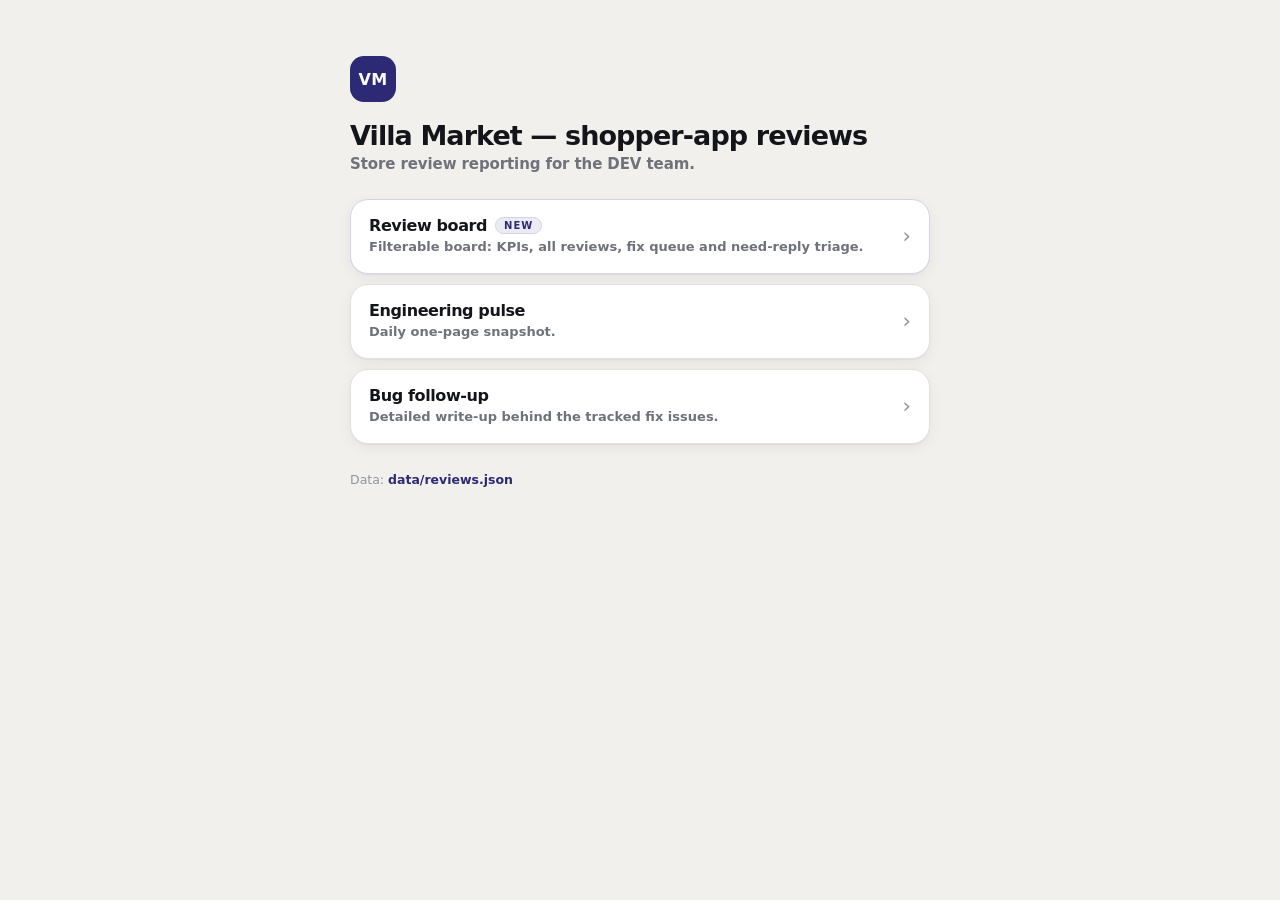
==== commit 49db58da: "Ship Claude Design board UI with full 243-review world scrape data" ====
--- a/index.html
+++ b/index.html
@@ -2,16 +2,61 @@
 <html lang="en">
 <head>
 <meta charset="UTF-8">
-<meta http-equiv="refresh" content="0; url=board/">
 <meta name="viewport" content="width=device-width, initial-scale=1">
 <title>Villa Market — shopper-app reviews</title>
 <link rel="canonical" href="board/">
+<style>
+  :root { --brand:#2c2a74; --ink:#14151a; --mute:#6f727a; --line:#e3e1dc; --paper:#fff; --canvas:#f1f0ec; }
+  *{box-sizing:border-box} html,body{margin:0;padding:0}
+  body{font-family:system-ui,-apple-system,"Segoe UI","Helvetica Neue",sans-serif;background:var(--canvas);color:var(--ink);-webkit-font-smoothing:antialiased}
+  a{color:inherit;text-decoration:none}
+  .wrap{max-width:620px;margin:0 auto;padding:56px 20px 64px}
+  .mark{width:46px;height:46px;border-radius:14px;background:var(--brand);color:#fff;display:flex;align-items:center;justify-content:center;font-size:16px;font-weight:800;letter-spacing:.4px}
+  h1{font-size:27px;font-weight:780;letter-spacing:-.9px;margin:18px 0 4px;line-height:1.15}
+  p.sub{margin:0 0 26px;color:var(--mute);font-size:15px;font-weight:600;letter-spacing:-.1px}
+  .card{display:flex;align-items:center;gap:14px;background:var(--paper);border:1px solid var(--line);border-radius:18px;padding:16px 18px;margin-bottom:10px;box-shadow:0 1px 1px rgba(20,21,26,.04),0 4px 14px rgba(20,21,26,.055)}
+  .card:hover{border-color:#d5d3e6}
+  .card .t{font-size:16px;font-weight:780;letter-spacing:-.4px}
+  .card .d{font-size:13px;color:var(--mute);margin-top:3px;font-weight:600;line-height:1.45}
+  .card .body{flex:1;min-width:0}
+  .card .chev{color:#91949b;font-size:21px}
+  .card.primary{border-color:#d5d3e6;background:#fff}
+  .tagnew{display:inline-block;font-size:10px;font-weight:800;letter-spacing:1px;text-transform:uppercase;color:var(--brand);background:#ecebf4;border:1px solid #d5d3e6;border-radius:999px;padding:2px 8px;margin-left:8px;vertical-align:2px}
+  .foot{margin-top:26px;font-size:12.5px;color:#91949b;line-height:1.6}
+  .foot a{color:var(--brand);font-weight:700}
+</style>
 </head>
 <body>
-<p>
-  <a href="board/"><strong>Review board</strong></a>
-  · <a href="dashboard/">Engineering pulse</a>
-  · <a href="dashboard/bugs.html">Bug follow-up</a>
-</p>
+<div class="wrap">
+  <div class="mark" aria-hidden="true">VM</div>
+  <h1>Villa Market — shopper-app reviews</h1>
+  <p class="sub">Store review reporting for the DEV team.</p>
+
+  <a class="card primary" href="board/">
+    <div class="body">
+      <div class="t">Review board<span class="tagnew">New</span></div>
+      <div class="d">Filterable board: KPIs, all reviews, fix queue and need-reply triage.</div>
+    </div>
+    <div class="chev" aria-hidden="true">›</div>
+  </a>
+
+  <a class="card" href="dashboard/">
+    <div class="body">
+      <div class="t">Engineering pulse</div>
+      <div class="d">Daily one-page snapshot.</div>
+    </div>
+    <div class="chev" aria-hidden="true">›</div>
+  </a>
+
+  <a class="card" href="dashboard/bugs.html">
+    <div class="body">
+      <div class="t">Bug follow-up</div>
+      <div class="d">Detailed write-up behind the tracked fix issues.</div>
+    </div>
+    <div class="chev" aria-hidden="true">›</div>
+  </a>
+
+  <p class="foot">Data: <a href="data/reviews.json">data/reviews.json</a></p>
+</div>
 </body>
 </html>
